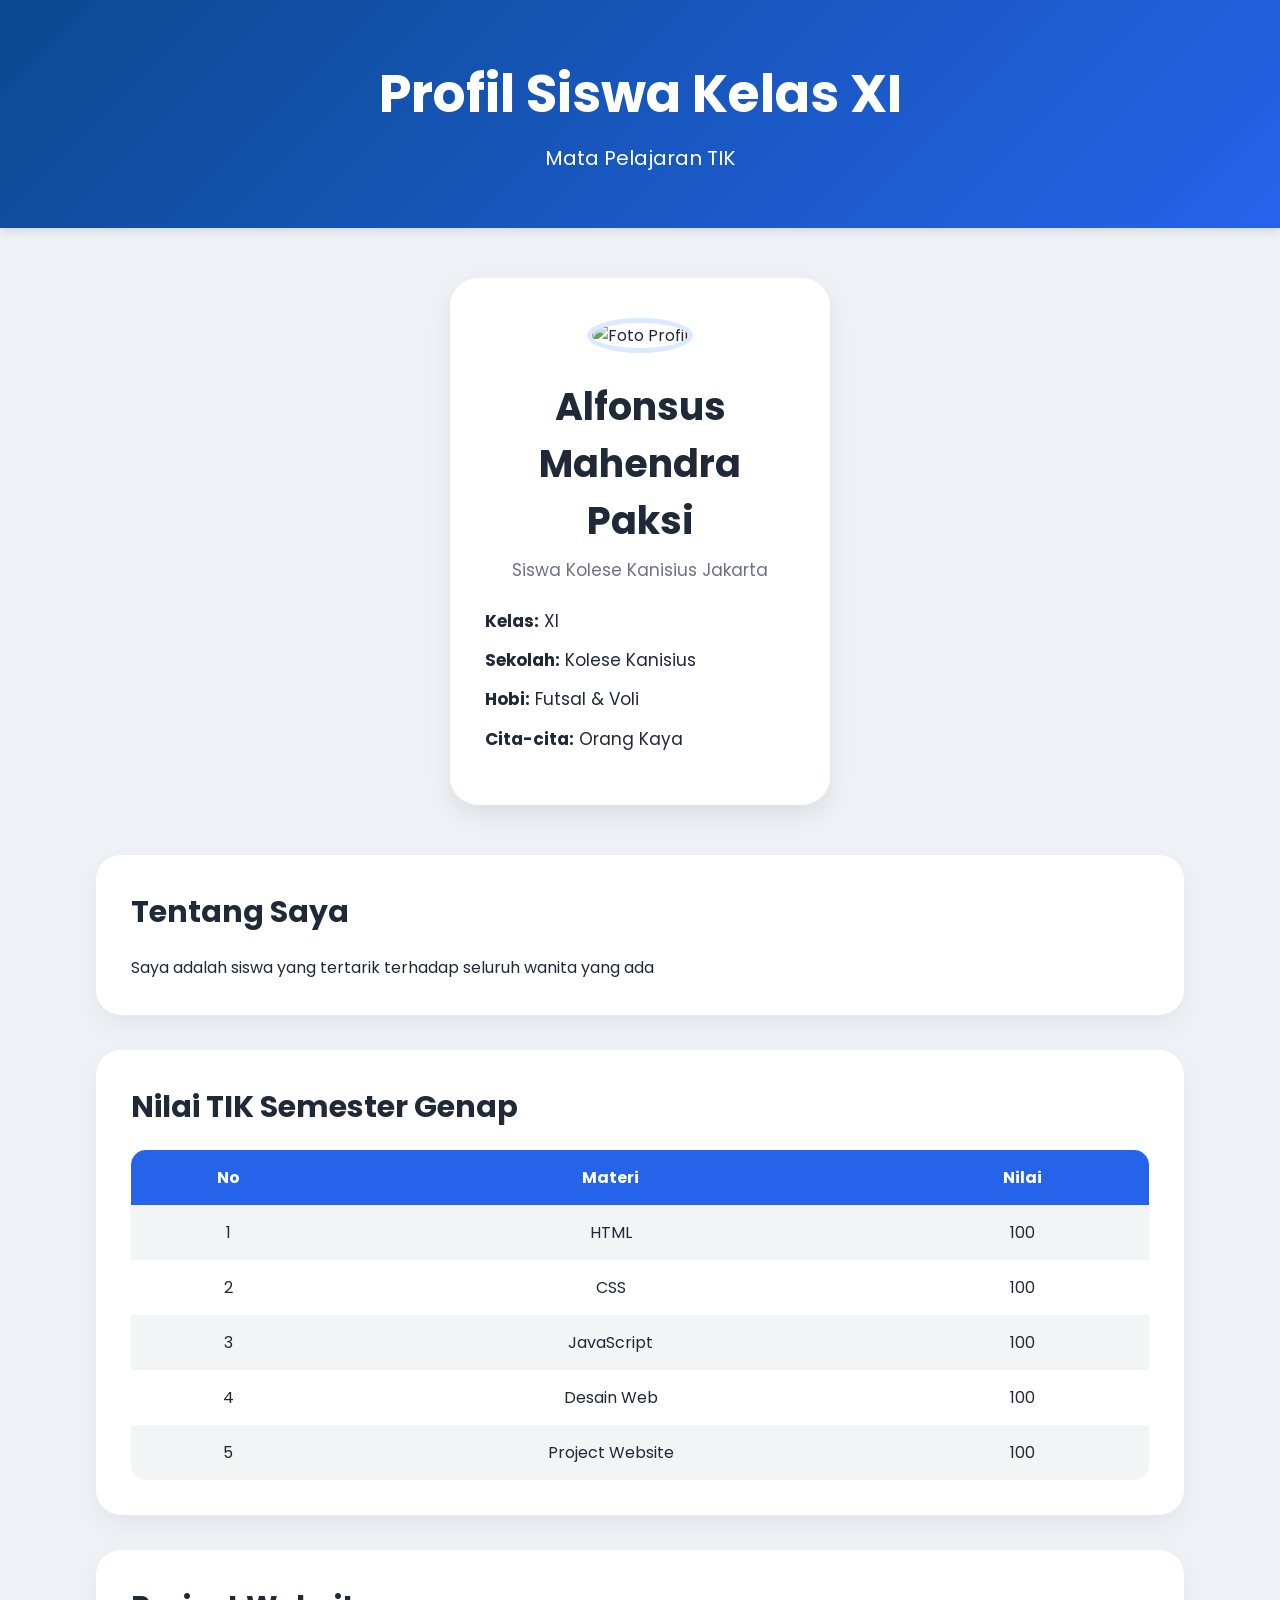
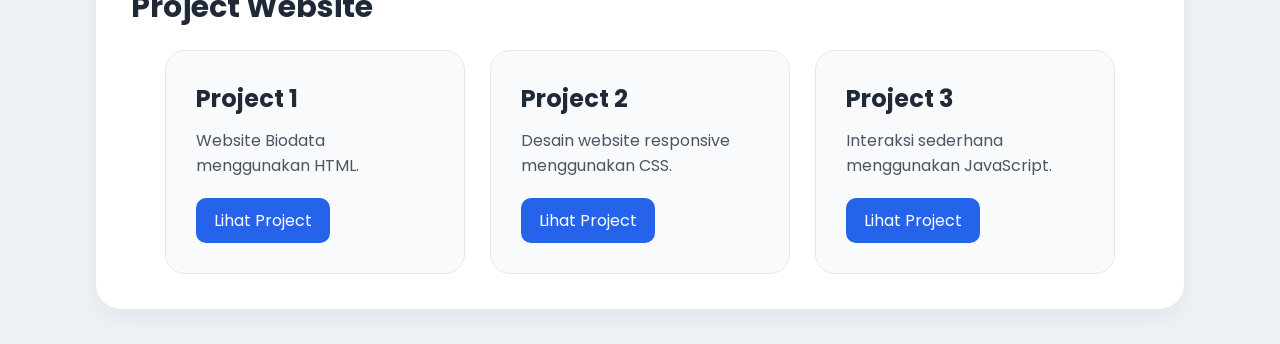
==== index.html @ 78051296 "Add files via upload" ====
<!DOCTYPE html>
<html lang="id">
<head>
  <meta charset="UTF-8">
  <meta name="viewport" content="width=device-width, initial-scale=1.0">
  <title>Profil Siswa TIK</title>

  <link rel="stylesheet" href="style.css">
</head>
<body>

  <header>
    <h1>Profil Siswa Kelas XI</h1>
    <p>Mata Pelajaran TIK</p>
  </header>

  <main>

    <!-- BIODATA -->
    <section class="card">

      <img src="https://randomuser.me/api/portraits/men/16.jpg" alt="Foto Profil">

      <h2>Alfonsus Mahendra Paksi</h2>

      <p class="sub">
        Siswa Kolese Kanisius Jakarta
      </p>

      <div class="bio">
  <p><b>Kelas:</b> XI</p>
  <p><b>Sekolah:</b> Kolese Kanisius</p>
  <p><b>Hobi:</b> Futsal & Voli</p>
  <p><b>Cita-cita:</b> Orang Kaya</p>
</div>

    </section>

    <!-- DESKRIPSI -->
    <section class="desc">

      <h2>Tentang Saya</h2>

      <p>
        Saya adalah siswa yang tertarik terhadap seluruh wanita yang ada
      </p>

    </section>

    <!-- TABEL NILAI -->
    <section class="nilai">

      <h2>Nilai TIK Semester Genap</h2>

      <table>

        <tr>
          <th>No</th>
          <th>Materi</th>
          <th>Nilai</th>
        </tr>

        <tr>
          <td>1</td>
          <td>HTML</td>
          <td>100</td>
        </tr>

        <tr>
          <td>2</td>
          <td>CSS</td>
          <td>100</td>
        </tr>

        <tr>
          <td>3</td>
          <td>JavaScript</td>
          <td>100</td>
        </tr>

        <tr>
          <td>4</td>
          <td>Desain Web</td>
          <td>100</td>
        </tr>

        <tr>
          <td>5</td>
          <td>Project Website</td>
          <td>100</td>
        </tr>

      </table>

    </section>

    <!-- PROJECT -->
    <section class="project">

      <h2>Project Website</h2>

      <div class="project-container">

        <div class="project-card">
          <h3>Project 1</h3>
          <p>Website Biodata menggunakan HTML.</p>
          <a href="project1.html">Lihat Project</a>
        </div>

        <div class="project-card">
          <h3>Project 2</h3>
          <p>Desain website responsive menggunakan CSS.</p>
          <a href="project2.html">Lihat Project</a>
        </div>

        <div class="project-card">
          <h3>Project 3</h3>
          <p>Interaksi sederhana menggunakan JavaScript.</p>
          <a href="project3.html">Lihat Project</a>
        </div>

      </div>

    </section>

  </main>

  <script>
    console.log("Website berhasil dijalankan!");

    alert("Selamat datang di Website Profil Siswa!");
  </script>

</body>
</html>
---- style.css ----
@import url('https://fonts.googleapis.com/css2?family=Poppins:wght@300;400;500;600;700&display=swap');

*{
    margin:0;
    padding:0;
    box-sizing:border-box;
    font-family:'Poppins', sans-serif;
}

body{
    background:#eef1f5;
    color:#1f2937;
}

/* HEADER */

header{
    background:linear-gradient(135deg,#0b4a8f,#2563eb);
    color:white;
    text-align:center;
    padding:55px 20px;
    box-shadow:0 4px 10px rgba(0,0,0,0.1);
}

header h1{
    font-size:52px;
    font-weight:700;
    margin-bottom:10px;
}

header p{
    font-size:20px;
    font-weight:400;
}

/* CARD BIODATA */

.card{
    width:380px;
    background:white;
    margin:50px auto;
    padding:40px 35px;
    border-radius:28px;
    text-align:center;
    box-shadow:0 10px 25px rgba(0,0,0,0.08);
    transition:0.3s;
}

.card:hover{
    transform:translateY(-5px);
}

.card img{
    width:140px;
    height:140px;
    border-radius:50%;
    object-fit:cover;
    margin-bottom:25px;
    border:5px solid #dbeafe;
}

.card h2{
    font-size:38px;
    margin-bottom:8px;
}

.sub{
    color:#6b7280;
    margin-bottom:25px;
    font-size:17px;
}

.bio{
    text-align:left;
}

.bio p{
    margin:12px 0;
    font-size:17px;
    line-height:1.6;
}

/* SECTION */

.desc,
.nilai,
.project{
    width:85%;
    max-width:1100px;
    margin:35px auto;
    background:white;
    padding:35px;
    border-radius:25px;
    box-shadow:0 10px 25px rgba(0,0,0,0.05);
}

.desc h2,
.nilai h2,
.project h2{
    margin-bottom:20px;
    font-size:30px;
}

/* TABLE */

table{
    width:100%;
    border-collapse:collapse;
    overflow:hidden;
    border-radius:15px;
}

th{
    background:#2563eb;
    color:white;
}

th,td{
    padding:15px;
    text-align:center;
}

tr:nth-child(even){
    background:#f3f4f6;
}

/* PROJECT */

.project-container{
    display:flex;
    gap:25px;
    flex-wrap:wrap;
    justify-content:center;
}

.project-card{
    width:300px;
    background:#f9fafb;
    padding:30px;
    border-radius:20px;
    transition:0.3s;
    border:1px solid #e5e7eb;
}

.project-card:hover{
    transform:translateY(-5px);
    box-shadow:0 10px 20px rgba(0,0,0,0.08);
}

.project-card h3{
    margin-bottom:12px;
    font-size:24px;
}

.project-card p{
    margin-bottom:20px;
    color:#4b5563;
}

.project-card a{
    text-decoration:none;
    background:#2563eb;
    color:white;
    padding:10px 18px;
    border-radius:10px;
    display:inline-block;
    transition:0.3s;
}

.project-card a:hover{
    background:#1d4ed8;
}

/* RESPONSIVE */

@media(max-width:768px){

    header h1{
        font-size:36px;
    }

    header p{
        font-size:16px;
    }

    .card{
        width:90%;
    }

    .desc,
    .nilai,
    .project{
        width:92%;
        padding:25px;
    }

}
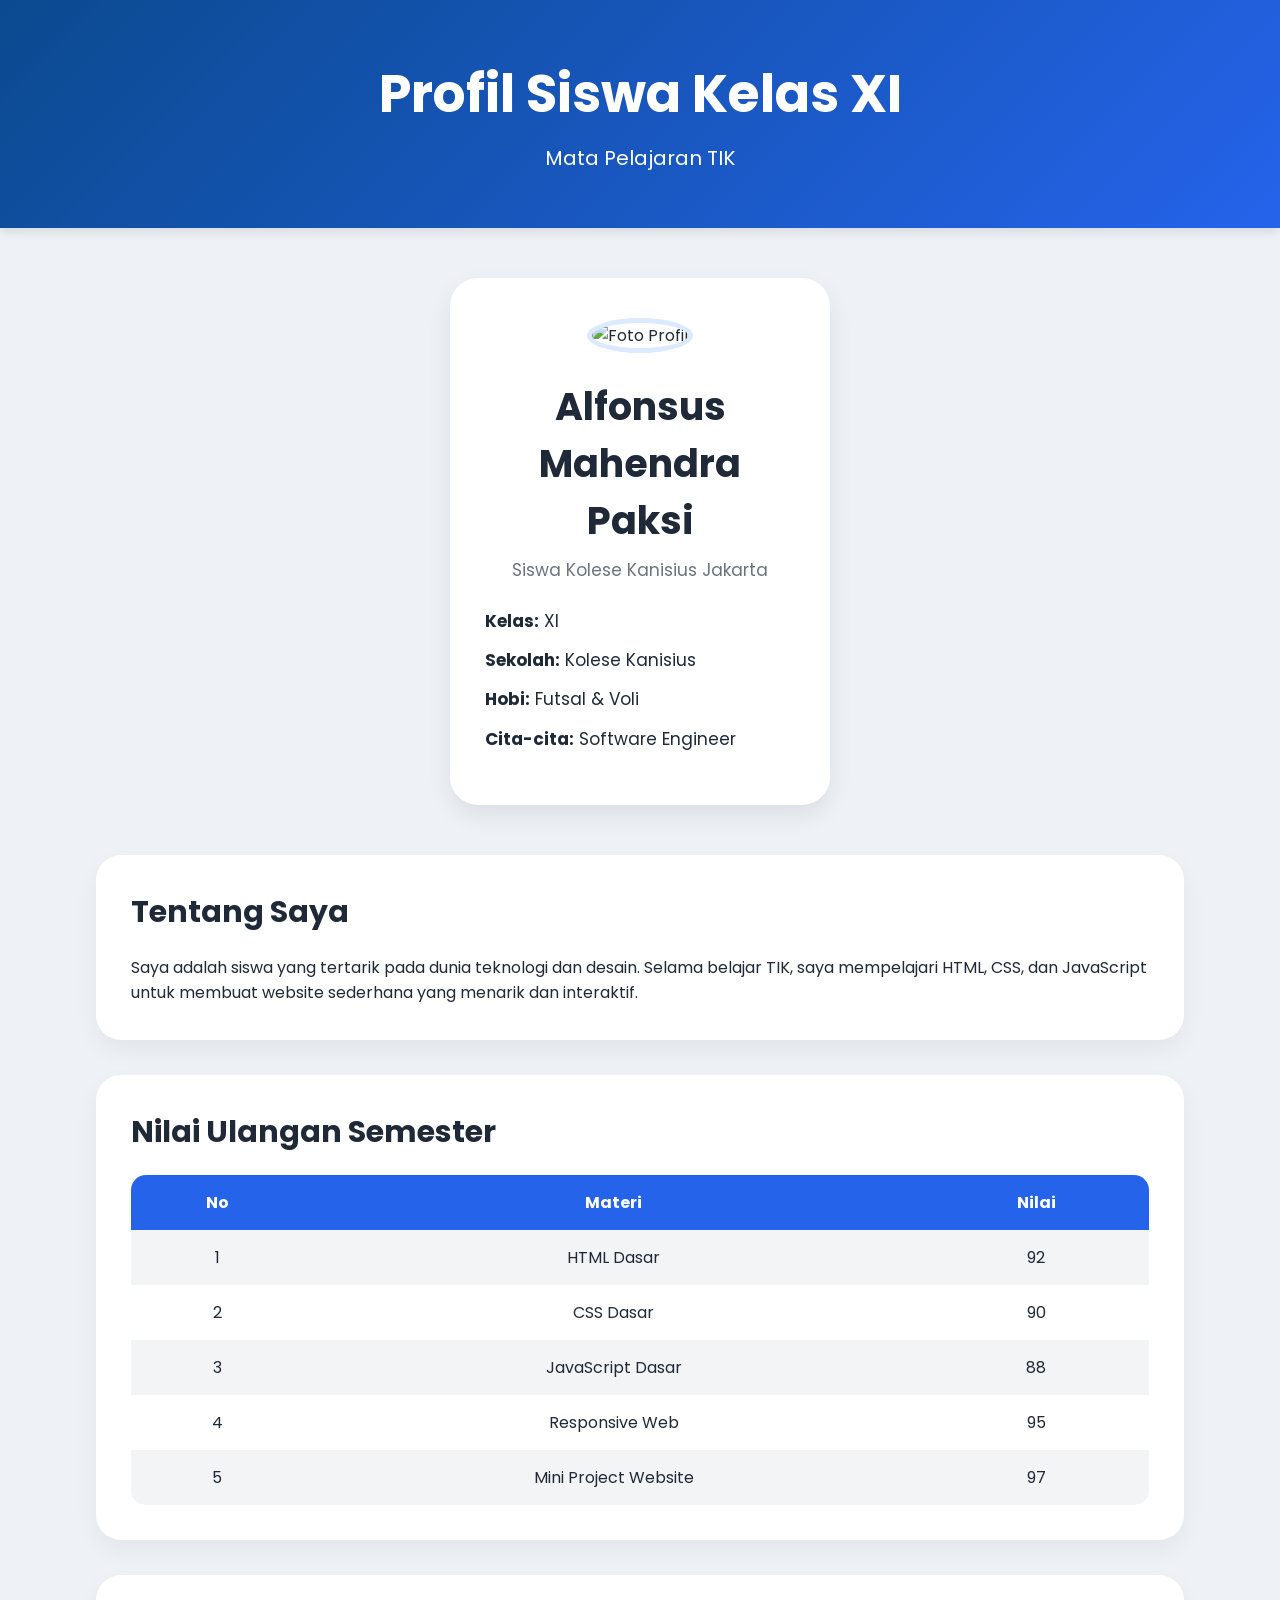
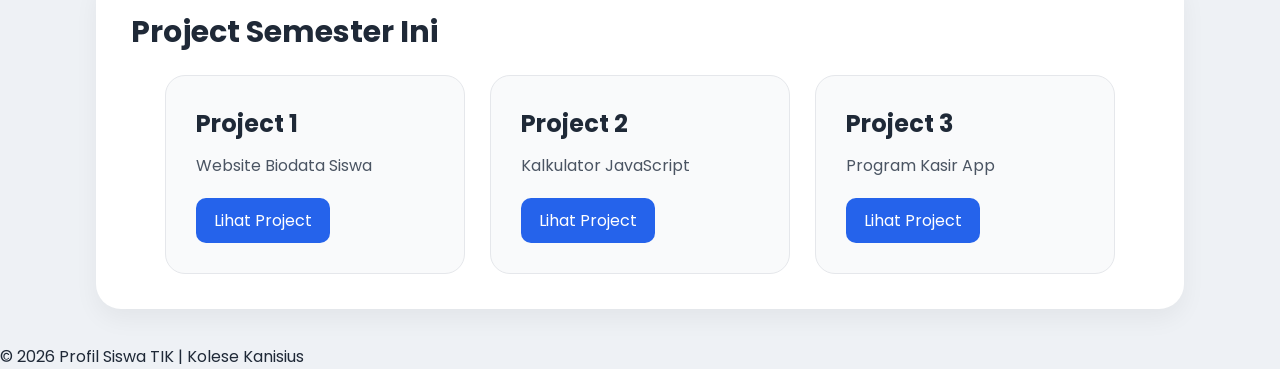
==== commit c811d4f1: "index.html" ====
--- a/index.html
+++ b/index.html
@@ -3,12 +3,14 @@
 <head>
   <meta charset="UTF-8">
   <meta name="viewport" content="width=device-width, initial-scale=1.0">
+
   <title>Profil Siswa TIK</title>
 
   <link rel="stylesheet" href="style.css">
 </head>
 <body>
 
+  <!-- HEADER -->
   <header>
     <h1>Profil Siswa Kelas XI</h1>
     <p>Mata Pelajaran TIK</p>
@@ -28,11 +30,11 @@
       </p>
 
       <div class="bio">
-  <p><b>Kelas:</b> XI</p>
-  <p><b>Sekolah:</b> Kolese Kanisius</p>
-  <p><b>Hobi:</b> Futsal & Voli</p>
-  <p><b>Cita-cita:</b> Orang Kaya</p>
-</div>
+        <p><b>Kelas:</b> XI</p>
+        <p><b>Sekolah:</b> Kolese Kanisius</p>
+        <p><b>Hobi:</b> Futsal & Voli</p>
+        <p><b>Cita-cita:</b> Software Engineer</p>
+      </div>
 
     </section>
 
@@ -42,7 +44,9 @@
       <h2>Tentang Saya</h2>
 
       <p>
-        Saya adalah siswa yang tertarik terhadap seluruh wanita yang ada
+        Saya adalah siswa yang tertarik pada dunia teknologi dan desain.
+        Selama belajar TIK, saya mempelajari HTML, CSS, dan JavaScript
+        untuk membuat website sederhana yang menarik dan interaktif.
       </p>
 
     </section>
@@ -50,7 +54,7 @@
     <!-- TABEL NILAI -->
     <section class="nilai">
 
-      <h2>Nilai TIK Semester Genap</h2>
+      <h2>Nilai Ulangan Semester</h2>
 
       <table>
 
@@ -62,32 +66,32 @@
 
         <tr>
           <td>1</td>
-          <td>HTML</td>
-          <td>100</td>
+          <td>HTML Dasar</td>
+          <td>92</td>
         </tr>
 
         <tr>
           <td>2</td>
-          <td>CSS</td>
-          <td>100</td>
+          <td>CSS Dasar</td>
+          <td>90</td>
         </tr>
 
         <tr>
           <td>3</td>
-          <td>JavaScript</td>
-          <td>100</td>
+          <td>JavaScript Dasar</td>
+          <td>88</td>
         </tr>
 
         <tr>
           <td>4</td>
-          <td>Desain Web</td>
-          <td>100</td>
+          <td>Responsive Web</td>
+          <td>95</td>
         </tr>
 
         <tr>
           <td>5</td>
-          <td>Project Website</td>
-          <td>100</td>
+          <td>Mini Project Website</td>
+          <td>97</td>
         </tr>
 
       </table>
@@ -97,25 +101,25 @@
     <!-- PROJECT -->
     <section class="project">
 
-      <h2>Project Website</h2>
+      <h2>Project Semester Ini</h2>
 
       <div class="project-container">
 
         <div class="project-card">
           <h3>Project 1</h3>
-          <p>Website Biodata menggunakan HTML.</p>
+          <p>Website Biodata Siswa</p>
           <a href="project1.html">Lihat Project</a>
         </div>
 
         <div class="project-card">
           <h3>Project 2</h3>
-          <p>Desain website responsive menggunakan CSS.</p>
+          <p>Kalkulator JavaScript</p>
           <a href="project2.html">Lihat Project</a>
         </div>
 
         <div class="project-card">
           <h3>Project 3</h3>
-          <p>Interaksi sederhana menggunakan JavaScript.</p>
+          <p>Program Kasir App</p>
           <a href="project3.html">Lihat Project</a>
         </div>
 
@@ -125,11 +129,12 @@
 
   </main>
 
-  <script>
-    console.log("Website berhasil dijalankan!");
+  <!-- FOOTER -->
+  <footer>
+    <p>© 2026 Profil Siswa TIK | Kolese Kanisius</p>
+  </footer>
 
-    alert("Selamat datang di Website Profil Siswa!");
-  </script>
+  <script src="script.js"></script>
 
 </body>
-</html>+</html>
